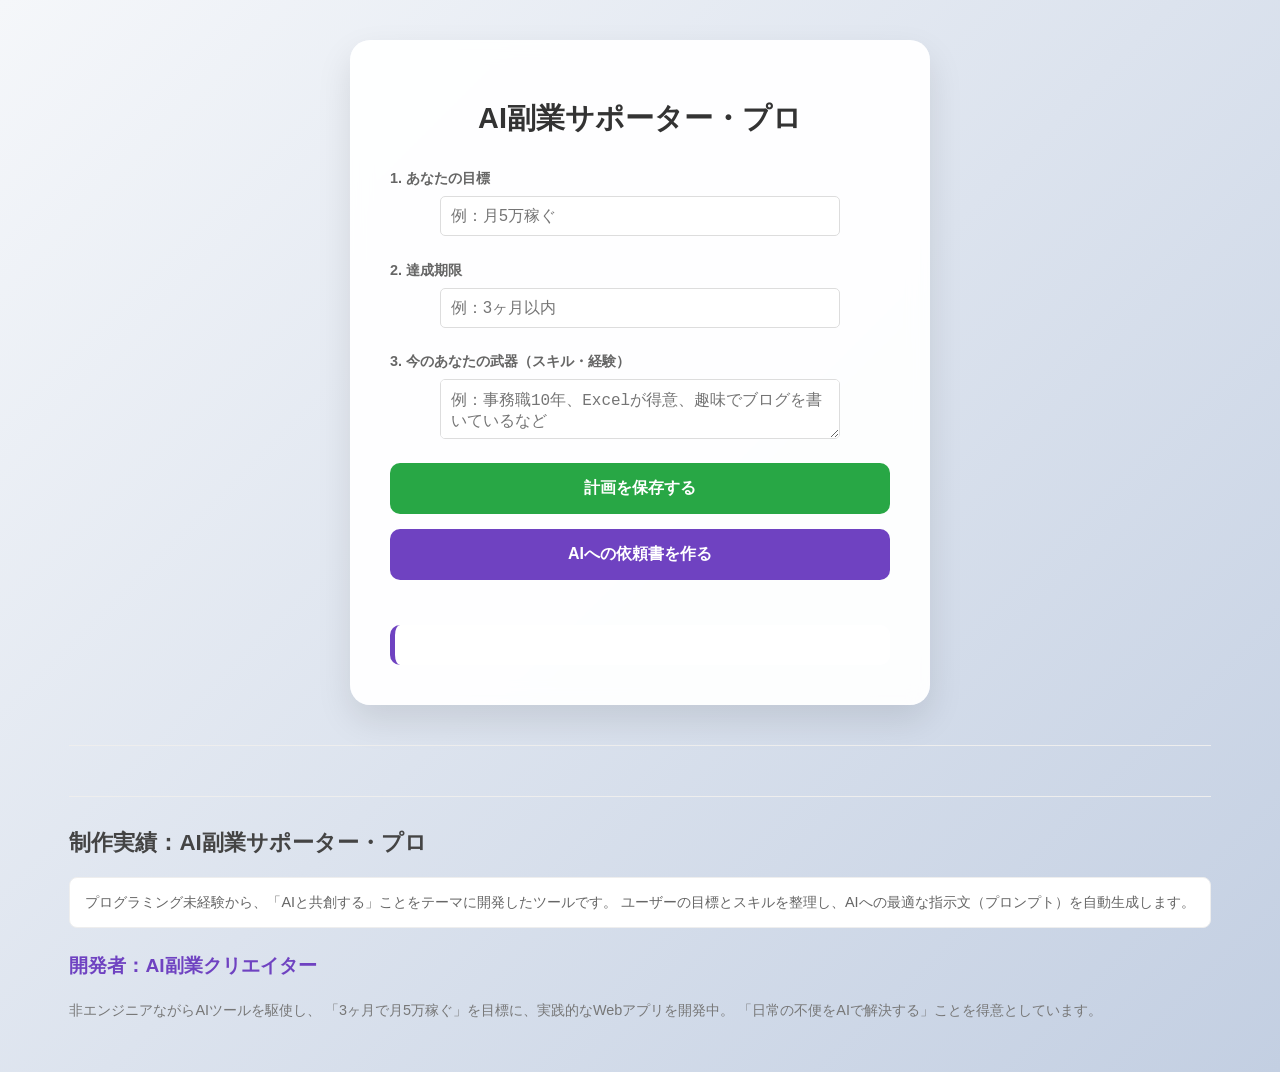
==== index.html @ 33b1c202 "Add files via upload" ====
<!DOCTYPE html>
<html lang="ja">
<head>
    <meta charset="UTF-8">
    <title>AI副業サポーター・プロ</title>
    <link rel="stylesheet" href="style.css">
</head>
<body>

    <div class="card">
        <h1>AI副業サポーター・プロ</h1>
        
        <p>1. あなたの目標</p>
        <input type="text" id="userInput" placeholder="例：月5万稼ぐ" style="padding: 10px; width: 80%; margin-bottom: 10px; border-radius: 5px; border: 1px solid #ddd;">
        
        <p>2. 達成期限</p>
        <input type="text" id="userDeadline" placeholder="例：3ヶ月以内" style="padding: 10px; width: 80%; margin-bottom: 10px; border-radius: 5px; border: 1px solid #ddd;">

        <p>3. 今のあなたの武器（スキル・経験）</p>
        <textarea id="userSkill" placeholder="例：事務職10年、Excelが得意、趣味でブログを書いているなど" style="padding: 10px; width: 80%; height: 60px; margin-bottom: 20px; border-radius: 5px; border: 1px solid #ddd;"></textarea>
        
        <br>
        
        <button class="btn-save" onclick="generatePlan()">
            計画を保存する
        </button>

        <button class="btn-ai" onclick="createPrompt()">
            AIへの依頼書を作る
        </button>

        <div id="result"></div>

        <button id="copyBtn" class="btn-copy" onclick="copyToClipboard()" style="display: none;">
            この依頼書をコピーする
        </button>
    </div>

    <div class="portfolio-section">
        <hr>
        <h2>制作実績：AI副業サポーター・プロ</h2>
        <p class="description">
            プログラミング未経験から、「AIと共創する」ことをテーマに開発したツールです。
            ユーザーの目標とスキルを整理し、AIへの最適な指示文（プロンプト）を自動生成します。
        </p>
        
        <div class="profile">
            <h3>開発者：AI副業クリエイター</h3>
            <p>
                非エンジニアながらAIツールを駆使し、
                「3ヶ月で月5万稼ぐ」を目標に、実践的なWebアプリを開発中。
                「日常の不便をAIで解決する」ことを得意としています。
            </p>
        </div>
    </div>

    <script src="script.js"></script>
</body>
</html>
---- style.css ----
/* プロ級の洗練されたデザインへの魔法 */
body {
    background: linear-gradient(135deg, #f5f7fa 0%, #c3cfe2 100%);
    font-family: 'Helvetica Neue', Arial, 'Hiragino Kaku Gothic ProN', 'Hiragino Sans', sans-serif;
    display: flex;
    flex-direction: column; /* ★ここを「column（縦）」に変更！ */
    justify-content: flex-start; /* ★上から順に並べる */
    align-items: center;
    min-height: 100vh;
    margin: 0;
    padding: 40px 20px; /* 上下に余白を作る */
}

.card {
    background: rgba(255, 255, 255, 0.95);
    padding: 40px;
    border-radius: 20px;
    box-shadow: 0 15px 35px rgba(0,0,0,0.1); /* 高級感のある影 */
    width: 100%;
    max-width: 500px;
    text-align: center;
    backdrop-filter: blur(10px); /* 背景を少しぼかすトレンドのデザイン */
}

h1 {
    color: #333;
    font-size: 1.8rem;
    margin-bottom: 30px;
}

p {
    text-align: left;
    color: #666;
    font-weight: bold;
    margin-bottom: 8px;
    font-size: 0.9rem;
}

input, textarea {
    width: 100%;
    padding: 12px;
    margin-bottom: 20px;
    border: 2px solid #eee;
    border-radius: 10px;
    font-size: 1rem;
    transition: all 0.3s ease; /* 変化をスムーズに */
    box-sizing: border-box;
}

input:focus, textarea:focus {
    border-color: #6f42c1; /* クリックした時に色が変わる */
    outline: none;
    box-shadow: 0 0 8px rgba(111, 66, 193, 0.2);
}

button {
    width: 100%;
    padding: 15px;
    border: none;
    border-radius: 10px;
    font-size: 1rem;
    font-weight: bold;
    cursor: pointer;
    transition: transform 0.2s ease, background 0.3s ease;
    margin-bottom: 15px;
}

button:hover {
    transform: translateY(-2px); /* マウスを置くと少し浮き上がる */
}

/* ボタンの色分け */
.btn-save { background-color: #28a745; color: white; }
.btn-ai { background-color: #6f42c1; color: white; }
.btn-copy { background-color: white; color: #6f42c1; border: 2px solid #6f42c1 !important; }

#result {
    margin-top: 30px;
    padding: 20px;
    background: #fff;
    border-radius: 10px;
    border-left: 5px solid #6f42c1;
    text-align: left;
}

/* ポートフォリオ用追加デザイン */
.portfolio-section {
    margin-top: 40px;
    text-align: left;
    border-top: 1px solid #eee;
    padding-top: 20px;
}

hr {
    border: 0;
    height: 1px;
    background: #eee;
    margin: 30px 0;
}

h2 {
    font-size: 1.4rem;
    color: #444;
}

.description {
    font-weight: normal;
    background: #fff;
    padding: 15px;
    border-radius: 8px;
    border: 1px solid #eee;
}

.profile h3 {
    font-size: 1.2rem;
    color: #6f42c1;
    margin-top: 25px;
}

.profile p {
    font-weight: normal;
    color: #777;
    line-height: 1.8;
}
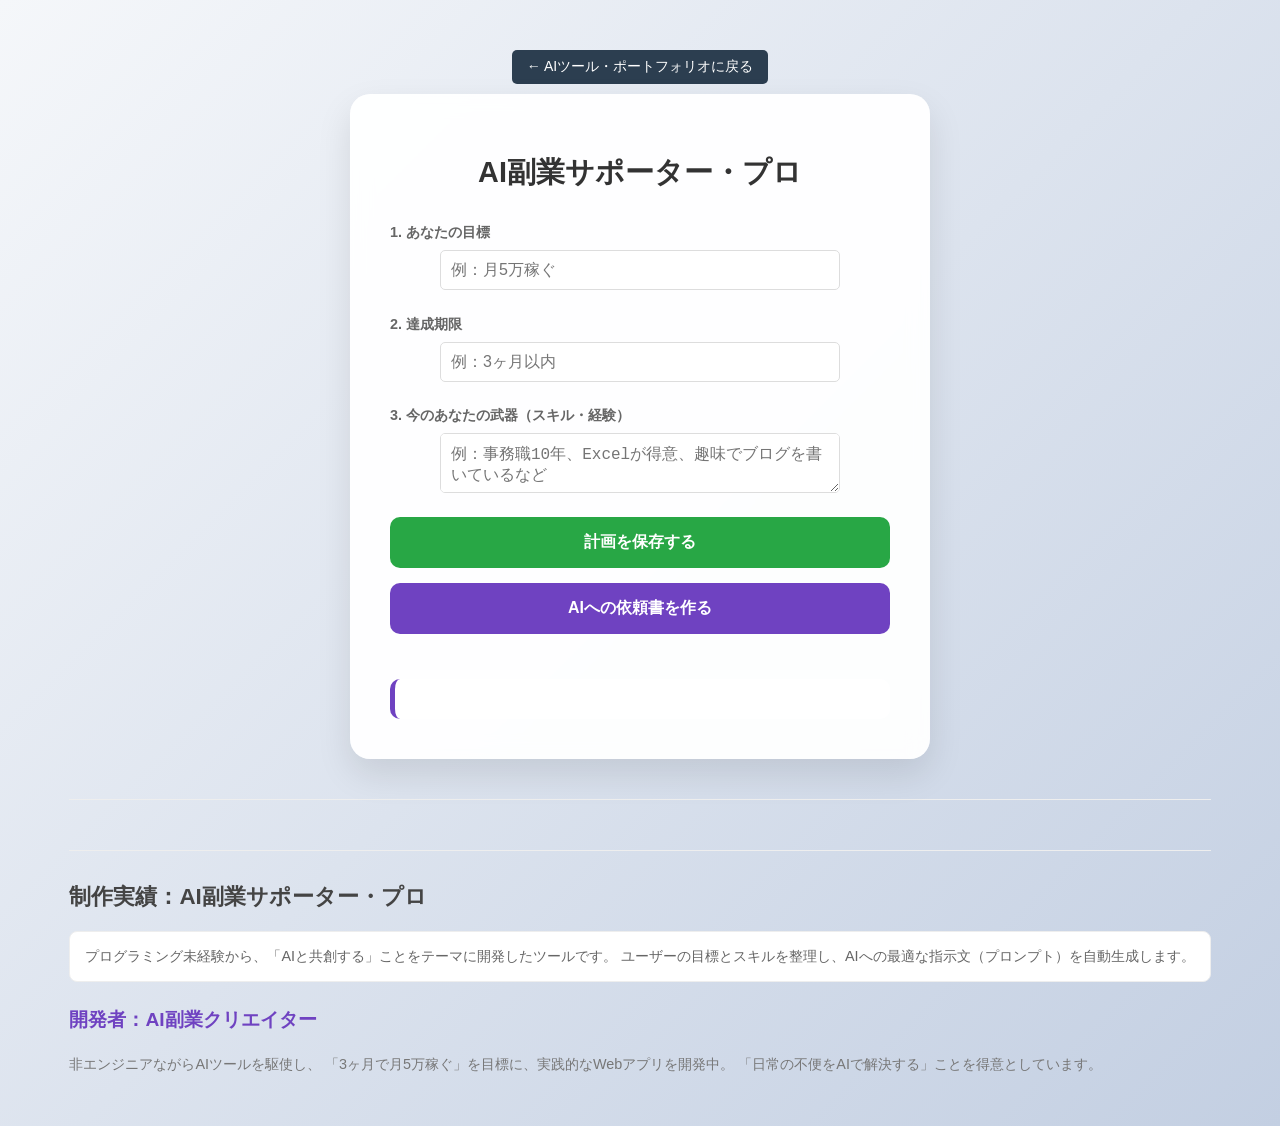
==== commit 3a5ba992: "Update index.html" ====
--- a/index.html
+++ b/index.html
@@ -6,6 +6,7 @@
     <link rel="stylesheet" href="style.css">
 </head>
 <body>
+    <a href="portfolio.html" style="display:inline-block; margin:10px; padding:8px 15px; background:#2c3e50; color:white; text-decoration:none; border-radius:5px; font-size:14px;">← AIツール・ポートフォリオに戻る</a>
 
     <div class="card">
         <h1>AI副業サポーター・プロ</h1>
@@ -56,4 +57,4 @@
 
     <script src="script.js"></script>
 </body>
-</html>+</html>
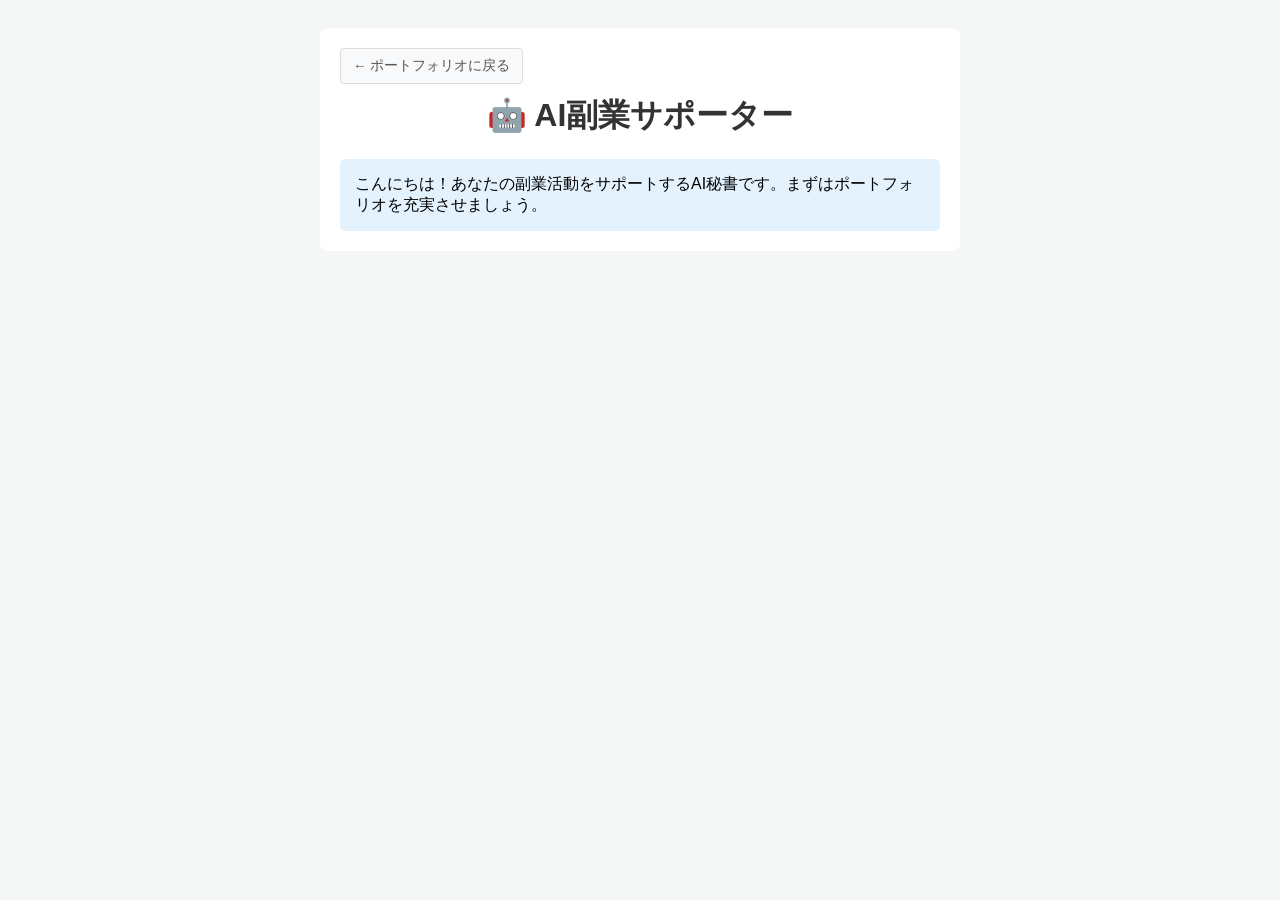
==== commit 99752db3: "Update index.html" ====
--- a/index.html
+++ b/index.html
@@ -2,59 +2,23 @@
 <html lang="ja">
 <head>
     <meta charset="UTF-8">
-    <title>AI副業サポーター・プロ</title>
-    <link rel="stylesheet" href="style.css">
+    <meta name="viewport" content="width=device-width, initial-scale=1.0">
+    <title>AI副業サポーター</title>
+    <style>
+        body { font-family: sans-serif; padding: 20px; background-color: #f4f7f6; }
+        .container { max-width: 600px; margin: 0 auto; background: #fff; padding: 20px; border-radius: 8px; }
+        h1 { text-align: center; color: #333; margin-top: 10px; }
+        .back-link { display: inline-block; padding: 8px 12px; background-color: #f8f9fa; color: #555; text-decoration: none; border: 1px solid #ddd; border-radius: 4px; font-size: 0.85rem; }
+        .message { padding: 15px; background: #e3f2fd; border-radius: 5px; margin-top: 20px; }
+    </style>
 </head>
 <body>
-    <a href="portfolio.html" style="display:inline-block; margin:10px; padding:8px 15px; background:#2c3e50; color:white; text-decoration:none; border-radius:5px; font-size:14px;">← AIツール・ポートフォリオに戻る</a>
-
-    <div class="card">
-        <h1>AI副業サポーター・プロ</h1>
-        
-        <p>1. あなたの目標</p>
-        <input type="text" id="userInput" placeholder="例：月5万稼ぐ" style="padding: 10px; width: 80%; margin-bottom: 10px; border-radius: 5px; border: 1px solid #ddd;">
-        
-        <p>2. 達成期限</p>
-        <input type="text" id="userDeadline" placeholder="例：3ヶ月以内" style="padding: 10px; width: 80%; margin-bottom: 10px; border-radius: 5px; border: 1px solid #ddd;">
-
-        <p>3. 今のあなたの武器（スキル・経験）</p>
-        <textarea id="userSkill" placeholder="例：事務職10年、Excelが得意、趣味でブログを書いているなど" style="padding: 10px; width: 80%; height: 60px; margin-bottom: 20px; border-radius: 5px; border: 1px solid #ddd;"></textarea>
-        
-        <br>
-        
-        <button class="btn-save" onclick="generatePlan()">
-            計画を保存する
-        </button>
-
-        <button class="btn-ai" onclick="createPrompt()">
-            AIへの依頼書を作る
-        </button>
-
-        <div id="result"></div>
-
-        <button id="copyBtn" class="btn-copy" onclick="copyToClipboard()" style="display: none;">
-            この依頼書をコピーする
-        </button>
-    </div>
-
-    <div class="portfolio-section">
-        <hr>
-        <h2>制作実績：AI副業サポーター・プロ</h2>
-        <p class="description">
-            プログラミング未経験から、「AIと共創する」ことをテーマに開発したツールです。
-            ユーザーの目標とスキルを整理し、AIへの最適な指示文（プロンプト）を自動生成します。
-        </p>
-        
-        <div class="profile">
-            <h3>開発者：AI副業クリエイター</h3>
-            <p>
-                非エンジニアながらAIツールを駆使し、
-                「3ヶ月で月5万稼ぐ」を目標に、実践的なWebアプリを開発中。
-                「日常の不便をAIで解決する」ことを得意としています。
-            </p>
+    <div class="container">
+        <a href="portfolio.html" class="back-link">← ポートフォリオに戻る</a>
+        <h1>🤖 AI副業サポーター</h1>
+        <div class="message">
+            こんにちは！あなたの副業活動をサポートするAI秘書です。まずはポートフォリオを充実させましょう。
         </div>
     </div>
-
-    <script src="script.js"></script>
 </body>
 </html>
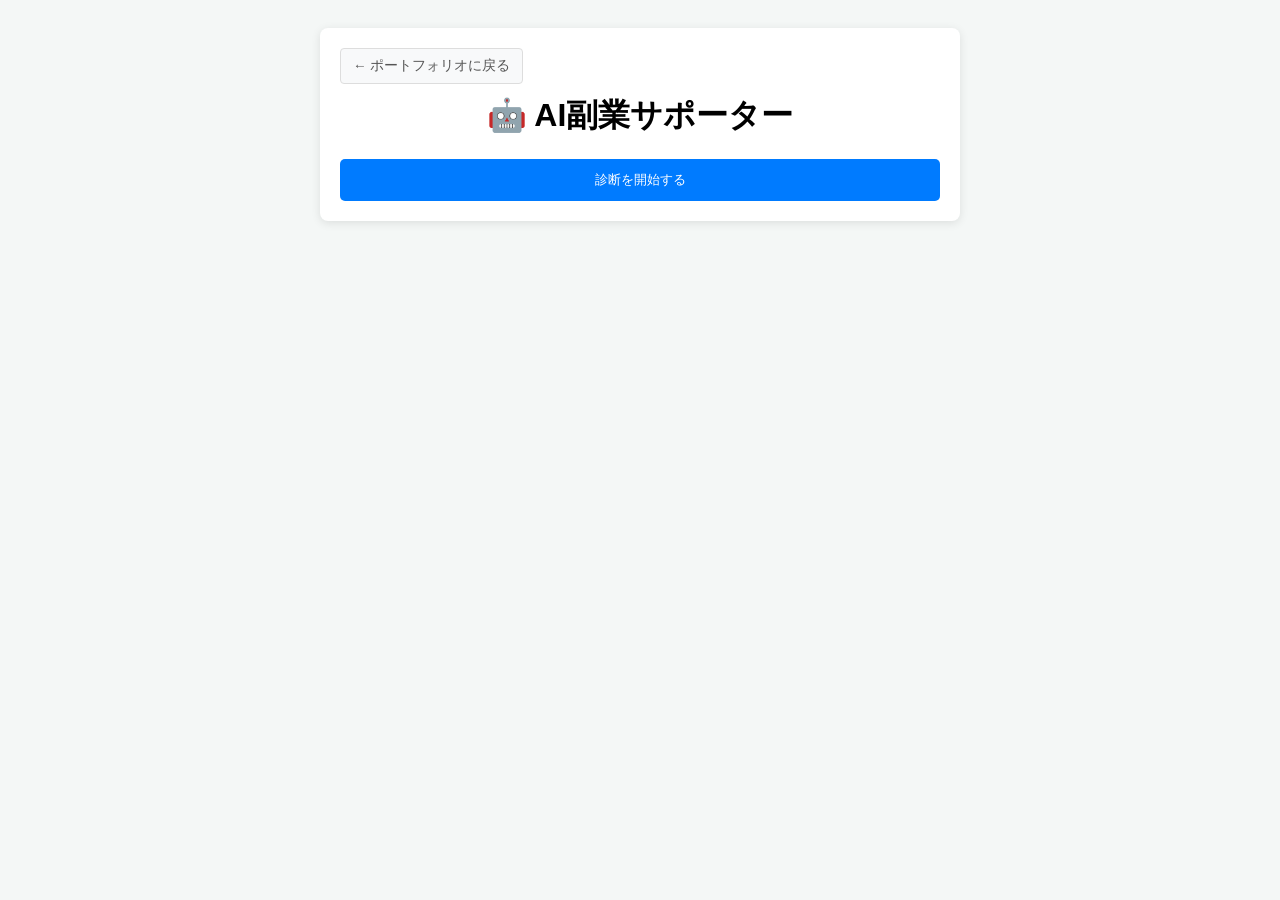
==== commit df4bf98b: "Update index.html" ====
--- a/index.html
+++ b/index.html
@@ -6,19 +6,26 @@
     <title>AI副業サポーター</title>
     <style>
         body { font-family: sans-serif; padding: 20px; background-color: #f4f7f6; }
-        .container { max-width: 600px; margin: 0 auto; background: #fff; padding: 20px; border-radius: 8px; }
-        h1 { text-align: center; color: #333; margin-top: 10px; }
+        .container { max-width: 600px; margin: 0 auto; background: #fff; padding: 20px; border-radius: 8px; box-shadow: 0 2px 10px rgba(0,0,0,0.1); }
+        h1 { text-align: center; margin-top: 10px; }
         .back-link { display: inline-block; padding: 8px 12px; background-color: #f8f9fa; color: #555; text-decoration: none; border: 1px solid #ddd; border-radius: 4px; font-size: 0.85rem; }
-        .message { padding: 15px; background: #e3f2fd; border-radius: 5px; margin-top: 20px; }
+        .btn { display: block; width: 100%; background: #007bff; color: white; padding: 12px; text-align: center; border-radius: 5px; cursor: pointer; border: none; margin-top: 20px; }
+        #advice-area { margin-top: 20px; padding: 15px; border-radius: 5px; background: #e3f2fd; display: none; }
     </style>
 </head>
 <body>
     <div class="container">
         <a href="portfolio.html" class="back-link">← ポートフォリオに戻る</a>
         <h1>🤖 AI副業サポーター</h1>
-        <div class="message">
-            こんにちは！あなたの副業活動をサポートするAI秘書です。まずはポートフォリオを充実させましょう。
-        </div>
+        <button id="startBtn" class="btn">診断を開始する</button>
+        <div id="advice-area"></div>
     </div>
+    <script>
+        document.getElementById('startBtn').addEventListener('click', () => {
+            const area = document.getElementById('advice-area');
+            area.style.display = 'block';
+            area.innerHTML = "<strong>【AIのアドバイス】</strong><br>月5万円への最短ルートは、このポートフォリオを完成させることです！";
+        });
+    </script>
 </body>
 </html>
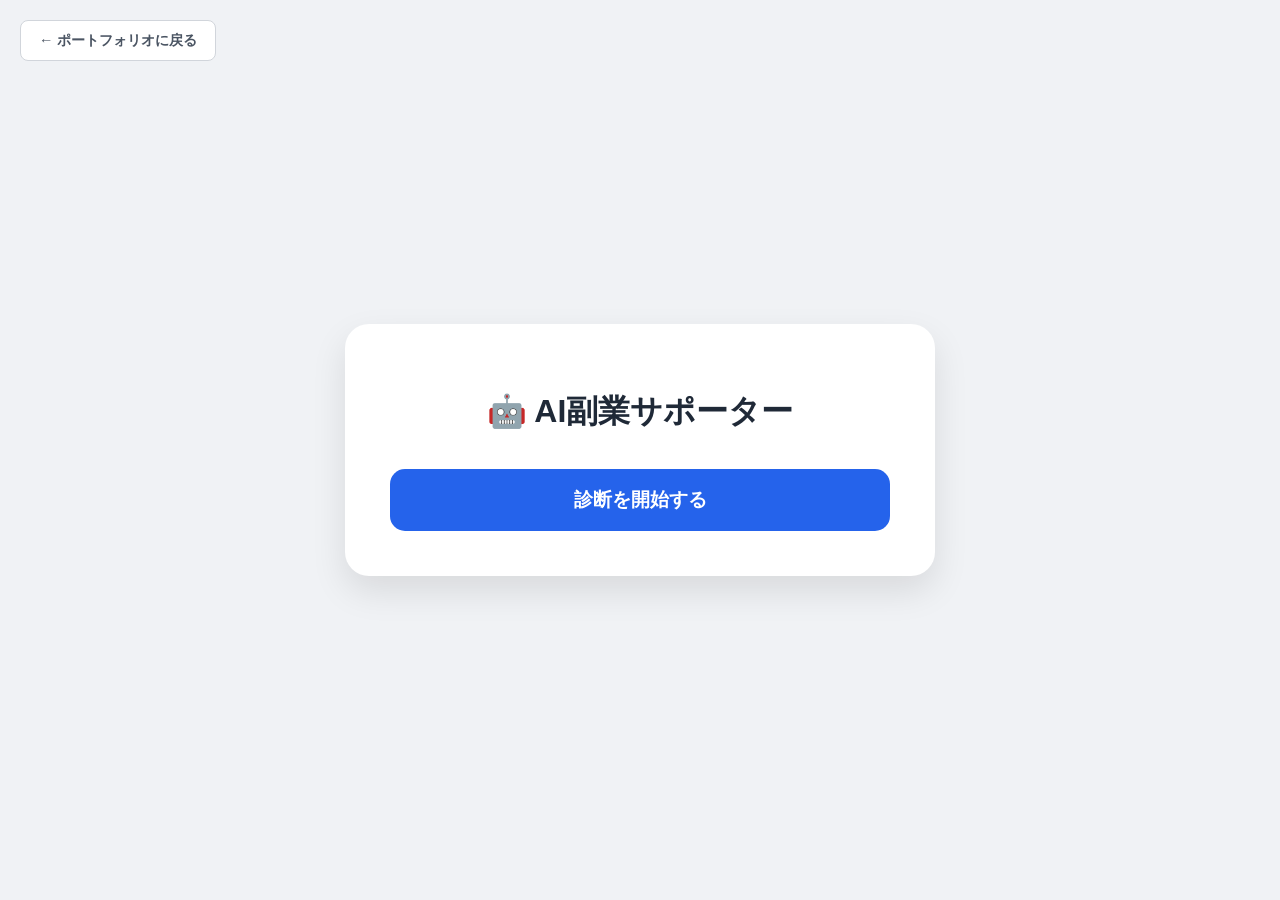
==== commit fdba281f: "Update index.html" ====
--- a/index.html
+++ b/index.html
@@ -5,17 +5,18 @@
     <meta name="viewport" content="width=device-width, initial-scale=1.0">
     <title>AI副業サポーター</title>
     <style>
-        body { font-family: sans-serif; padding: 20px; background-color: #f4f7f6; }
-        .container { max-width: 600px; margin: 0 auto; background: #fff; padding: 20px; border-radius: 8px; box-shadow: 0 2px 10px rgba(0,0,0,0.1); }
-        h1 { text-align: center; margin-top: 10px; }
-        .back-link { display: inline-block; padding: 8px 12px; background-color: #f8f9fa; color: #555; text-decoration: none; border: 1px solid #ddd; border-radius: 4px; font-size: 0.85rem; }
-        .btn { display: block; width: 100%; background: #007bff; color: white; padding: 12px; text-align: center; border-radius: 5px; cursor: pointer; border: none; margin-top: 20px; }
-        #advice-area { margin-top: 20px; padding: 15px; border-radius: 5px; background: #e3f2fd; display: none; }
+        body { font-family: 'Helvetica Neue', Arial, sans-serif; background-color: #f0f2f5; margin: 0; display: flex; justify-content: center; align-items: center; min-height: 100vh; }
+        .back-link { position: absolute; top: 20px; left: 20px; padding: 10px 18px; background-color: #fff; color: #4b5563; text-decoration: none; border-radius: 8px; font-size: 0.9rem; font-weight: bold; border: 1px solid #d1d5db; }
+        .container { width: 90%; max-width: 500px; background: #fff; padding: 45px; border-radius: 24px; box-shadow: 0 15px 35px rgba(0,0,0,0.1); text-align: center; }
+        h1 { font-size: 2rem; color: #1f2937; margin-bottom: 35px; display: flex; align-items: center; justify-content: center; gap: 10px; }
+        .btn { display: block; width: 100%; background: #2563eb; color: #fff; padding: 18px; border-radius: 15px; font-size: 1.2rem; font-weight: bold; cursor: pointer; border: none; transition: transform 0.1s; }
+        .btn:active { transform: scale(0.98); }
+        #advice-area { margin-top: 30px; padding: 25px; border-radius: 15px; background: #eff6ff; border: 1px solid #bfdbfe; color: #1e40af; text-align: left; line-height: 1.8; display: none; }
     </style>
 </head>
 <body>
+    <a href="portfolio.html" class="back-link">← ポートフォリオに戻る</a>
     <div class="container">
-        <a href="portfolio.html" class="back-link">← ポートフォリオに戻る</a>
         <h1>🤖 AI副業サポーター</h1>
         <button id="startBtn" class="btn">診断を開始する</button>
         <div id="advice-area"></div>
@@ -24,7 +25,7 @@
         document.getElementById('startBtn').addEventListener('click', () => {
             const area = document.getElementById('advice-area');
             area.style.display = 'block';
-            area.innerHTML = "<strong>【AIのアドバイス】</strong><br>月5万円への最短ルートは、このポートフォリオを完成させることです！";
+            area.innerHTML = "<strong>【AIのアドバイス】</strong><br>月5万円への最短ルートは、このポートフォリオに実用的なツールを揃え、あなたのスキルを世の中に証明することです！";
         });
     </script>
 </body>
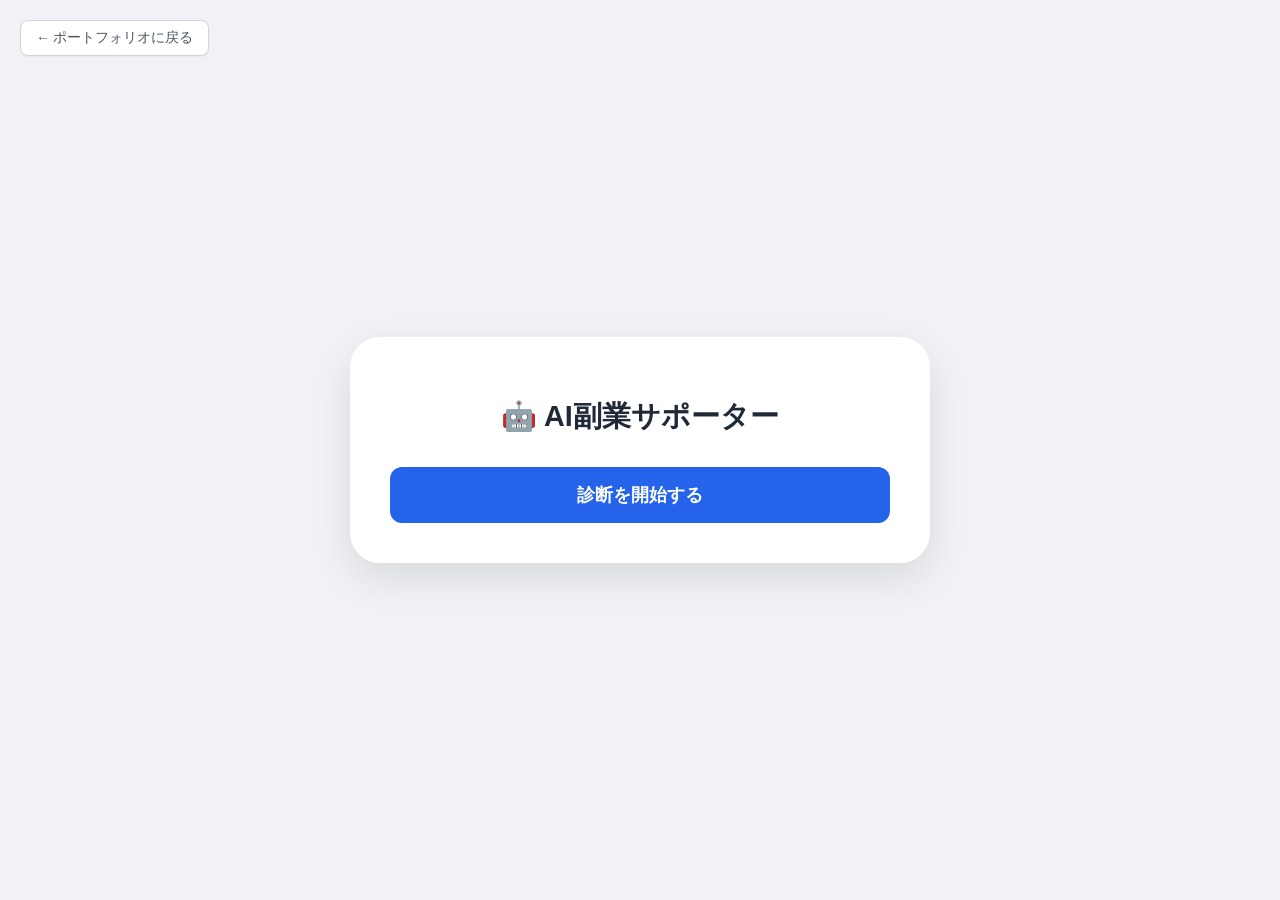
==== commit 849535b4: "Update index.html" ====
--- a/index.html
+++ b/index.html
@@ -5,27 +5,102 @@
     <meta name="viewport" content="width=device-width, initial-scale=1.0">
     <title>AI副業サポーター</title>
     <style>
-        body { font-family: 'Helvetica Neue', Arial, sans-serif; background-color: #f0f2f5; margin: 0; display: flex; justify-content: center; align-items: center; min-height: 100vh; }
-        .back-link { position: absolute; top: 20px; left: 20px; padding: 10px 18px; background-color: #fff; color: #4b5563; text-decoration: none; border-radius: 8px; font-size: 0.9rem; font-weight: bold; border: 1px solid #d1d5db; }
-        .container { width: 90%; max-width: 500px; background: #fff; padding: 45px; border-radius: 24px; box-shadow: 0 15px 35px rgba(0,0,0,0.1); text-align: center; }
-        h1 { font-size: 2rem; color: #1f2937; margin-bottom: 35px; display: flex; align-items: center; justify-content: center; gap: 10px; }
-        .btn { display: block; width: 100%; background: #2563eb; color: #fff; padding: 18px; border-radius: 15px; font-size: 1.2rem; font-weight: bold; cursor: pointer; border: none; transition: transform 0.1s; }
+        /* スクリーンショットを元に、デザインをミリ単位で復元 */
+        body {
+            font-family: 'Helvetica Neue', Arial, sans-serif;
+            background-color: #f0f2f5;
+            margin: 0;
+            display: flex;
+            justify-content: center;
+            align-items: center;
+            min-height: 100vh;
+        }
+
+        /* 戻るボタンをカードの外、左上に配置 */
+        .back-link {
+            position: absolute;
+            top: 20px;
+            left: 20px;
+            padding: 8px 15px;
+            background-color: #ffffff;
+            color: #4b5563;
+            text-decoration: none;
+            border: 1px solid #d1d5db;
+            border-radius: 8px;
+            font-size: 0.85rem;
+            box-shadow: 0 1px 2px rgba(0,0,0,0.05);
+        }
+
+        /* カードデザインの完全復元 */
+        .container {
+            width: 90%;
+            max-width: 500px;
+            background: #ffffff;
+            padding: 40px;
+            border-radius: 30px; /* 大きめの角丸 */
+            box-shadow: 0 15px 40px rgba(0,0,0,0.1);
+            text-align: center;
+        }
+
+        h1 {
+            font-size: 1.8rem;
+            color: #1f2937;
+            margin-bottom: 30px;
+            display: flex;
+            align-items: center;
+            justify-content: center;
+            gap: 10px;
+        }
+
+        /* 鮮やかなブルーのボタン */
+        .btn {
+            display: block;
+            width: 100%;
+            background: #2563eb;
+            color: #ffffff;
+            padding: 16px;
+            border-radius: 12px;
+            font-size: 1.1rem;
+            font-weight: bold;
+            cursor: pointer;
+            border: none;
+            transition: background 0.2s, transform 0.1s;
+        }
+
+        .btn:hover { background: #1d4ed8; }
         .btn:active { transform: scale(0.98); }
-        #advice-area { margin-top: 30px; padding: 25px; border-radius: 15px; background: #eff6ff; border: 1px solid #bfdbfe; color: #1e40af; text-align: left; line-height: 1.8; display: none; }
+
+        /* アドバイスエリアのデザイン */
+        #advice-area {
+            margin-top: 25px;
+            padding: 20px;
+            border-radius: 12px;
+            background: #eff6ff;
+            border: 1px solid #bfdbfe;
+            color: #1e40af;
+            text-align: left;
+            line-height: 1.7;
+            display: none;
+        }
     </style>
 </head>
 <body>
     <a href="portfolio.html" class="back-link">← ポートフォリオに戻る</a>
+
     <div class="container">
         <h1>🤖 AI副業サポーター</h1>
         <button id="startBtn" class="btn">診断を開始する</button>
         <div id="advice-area"></div>
     </div>
+
     <script>
         document.getElementById('startBtn').addEventListener('click', () => {
             const area = document.getElementById('advice-area');
             area.style.display = 'block';
-            area.innerHTML = "<strong>【AIのアドバイス】</strong><br>月5万円への最短ルートは、このポートフォリオに実用的なツールを揃え、あなたのスキルを世の中に証明することです！";
+            area.innerHTML = `
+                <strong style="color: #1e40af;">【AIのアドバイス】</strong><br>
+                月5万円への最短ルートは、このポートフォリオに実用的なツールを揃え、あなたのスキルを世の中に証明することです！
+            `;
         });
     </script>
 </body>
